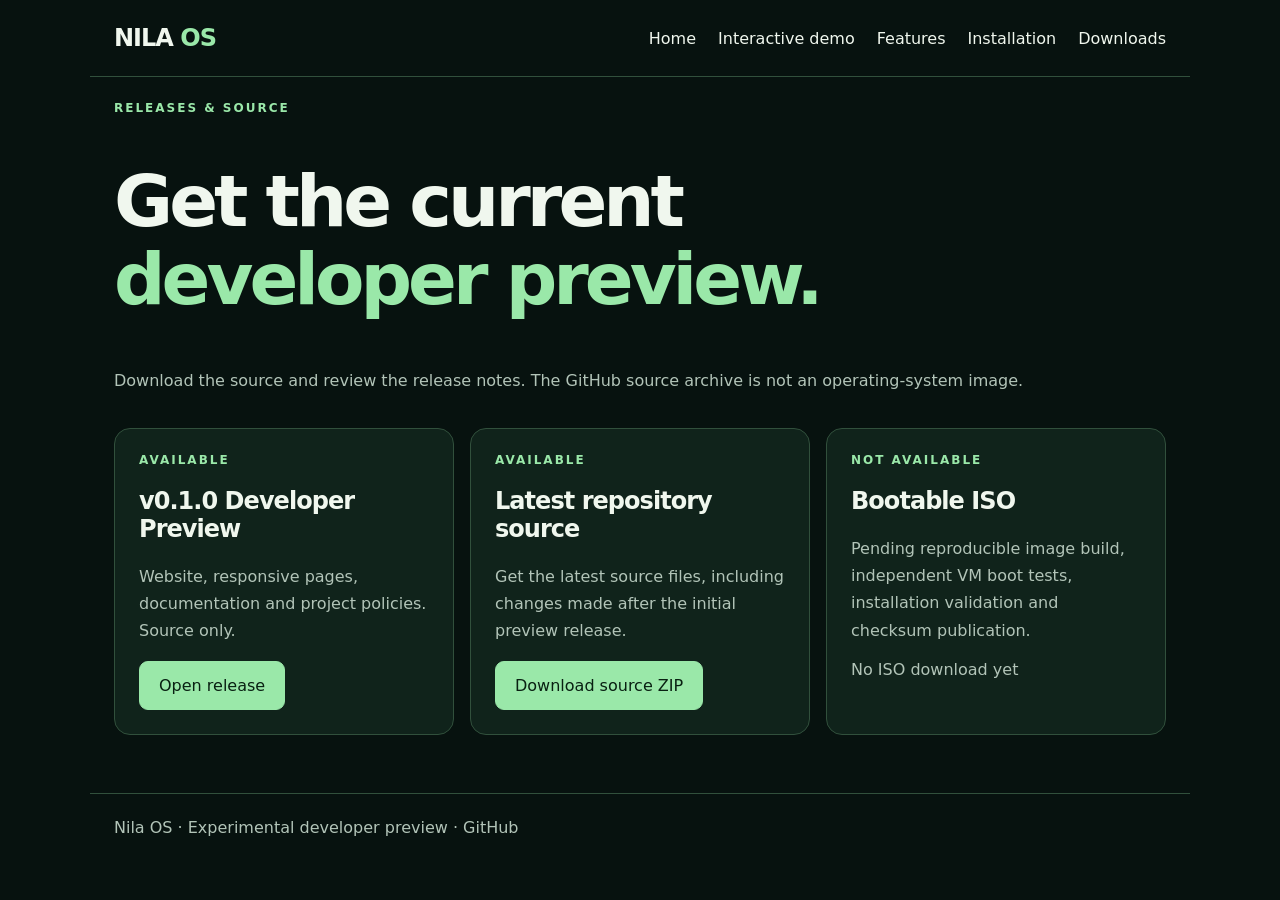
==== site/download.html @ f7cd9e28 "Add Nila OS multi-page website and interactive concept preview" ====
<!doctype html><html lang="en"><head><meta charset="utf-8"><meta name="viewport" content="width=device-width,initial-scale=1"><meta name="theme-color" content="#07120f"><meta name="description" content="Nila OS Downloads"><title>Downloads — Nila OS</title><style>
:root{color-scheme:dark;--bg:#07120f;--card:#10231b;--line:#31503c;--accent:#9ae8a9;--muted:#b2c4b8}*{box-sizing:border-box}body{margin:0;background:var(--bg);color:#f0f7ee;font-family:Inter,system-ui,sans-serif}a{color:inherit;text-decoration:none}a:hover{color:var(--accent)}header,main,footer{max-width:1100px;margin:auto;padding:24px}header{display:flex;align-items:center;justify-content:space-between;gap:20px;border-bottom:1px solid var(--line)}.brand{font-weight:850;letter-spacing:-1px;font-size:24px}.brand b{color:var(--accent)}nav{display:flex;gap:22px;flex-wrap:wrap}main{min-height:75vh}h1{font-size:clamp(38px,7vw,72px);letter-spacing:-.055em;line-height:1.08}h2{letter-spacing:-.04em}p{line-height:1.7;color:var(--muted)}.tag{font-size:12px;color:var(--accent);letter-spacing:2px;font-weight:750}.grid{display:grid;grid-template-columns:repeat(auto-fit,minmax(min(100%,280px),1fr));gap:16px;margin:34px 0}.panel{border:1px solid var(--line);border-radius:16px;background:var(--card);padding:24px;transition:transform .3s,border-color .3s}.panel:hover{transform:translateY(-4px);border-color:var(--accent)}.button,button{display:inline-flex;align-items:center;justify-content:center;gap:10px;border:1px solid var(--accent);background:var(--accent);color:#092012;padding:14px 19px;border-radius:9px;font:700 14px inherit;cursor:pointer}.button:hover,button:hover{background:#c4ffd0;color:#092012}.ghost{background:transparent;color:var(--accent)}.muted{color:var(--muted)}.notice{border-left:3px solid #d6b76d;background:#2a291d;padding:14px 20px;margin:25px 0}footer{border-top:1px solid var(--line);color:var(--muted)}code,pre{font-family:ui-monospace,monospace}pre{overflow:auto;background:#06100c;border:1px solid var(--line);padding:18px;border-radius:12px}input{padding:13px;background:#06140f;border:1px solid #58755d;border-radius:8px;color:white;width:100%;font:inherit}.mobile-button{display:none;background:transparent;border-color:var(--line);color:var(--accent);min-width:44px;min-height:44px}@media(max-width:720px){header{position:relative}.mobile-button{display:inline-flex}nav{display:none;position:absolute;top:100%;left:12px;right:12px;z-index:5;background:#10231b;border:1px solid var(--line);padding:18px;flex-direction:column;border-radius:12px;box-shadow:0 20px 40px #0009}nav.open{display:flex}h1{font-size:clamp(38px,10vw,58px)}}@media(prefers-reduced-motion:reduce){*,*:before,*:after{animation:none!important;transition:none!important}}
</style></head><body><header><a class="brand" href="index.html">NILA <b>OS</b></a><button class="mobile-button" id="menu" aria-expanded="false" aria-controls="nav" aria-label="Open navigation"><svg width="22" height="22" viewBox="0 0 24 24" fill="none" stroke="currentColor" stroke-width="2"><path d="M3 6h18M3 12h18M3 18h18"/></svg></button><nav id="nav"><a href="index.html">Home</a><a href="demo.html">Interactive demo</a><a href="features.html">Features</a><a href="install.html">Installation</a><a href="download.html">Downloads</a></nav></header><main><div class="tag">RELEASES & SOURCE</div><h1>Get the current<br><span style="color:var(--accent)">developer preview.</span></h1><p>Download the source and review the release notes. The GitHub source archive is not an operating-system image.</p><div class="grid"><div class="panel"><div class="tag">AVAILABLE</div><h2>v0.1.0 Developer Preview</h2><p>Website, responsive pages, documentation and project policies. Source only.</p><a class="button" href="https://github.com/nadeemmhdm/nila-os/releases/tag/v0.1.0-preview">Open release</a></div><div class="panel"><div class="tag">AVAILABLE</div><h2>Latest repository source</h2><p>Get the latest source files, including changes made after the initial preview release.</p><a class="button" href="https://github.com/nadeemmhdm/nila-os/archive/refs/heads/main.zip">Download source ZIP</a></div><div class="panel"><div class="tag">NOT AVAILABLE</div><h2>Bootable ISO</h2><p>Pending reproducible image build, independent VM boot tests, installation validation and checksum publication.</p><span class="muted">No ISO download yet</span></div></div></main><footer>Nila OS · Experimental developer preview · <a href="https://github.com/nadeemmhdm/nila-os">GitHub</a></footer><script>const b=document.getElementById('menu'),n=document.getElementById('nav');b.addEventListener('click',()=>{let v=b.getAttribute('aria-expanded')!=='true';b.setAttribute('aria-expanded',v);n.classList.toggle('open',v)});n.querySelectorAll('a').forEach(a=>a.addEventListener('click',()=>{n.classList.remove('open');b.setAttribute('aria-expanded','false')}));document.addEventListener('keydown',e=>{if(e.key==='Escape'){n.classList.remove('open');b.setAttribute('aria-expanded','false')}});</script></body></html>
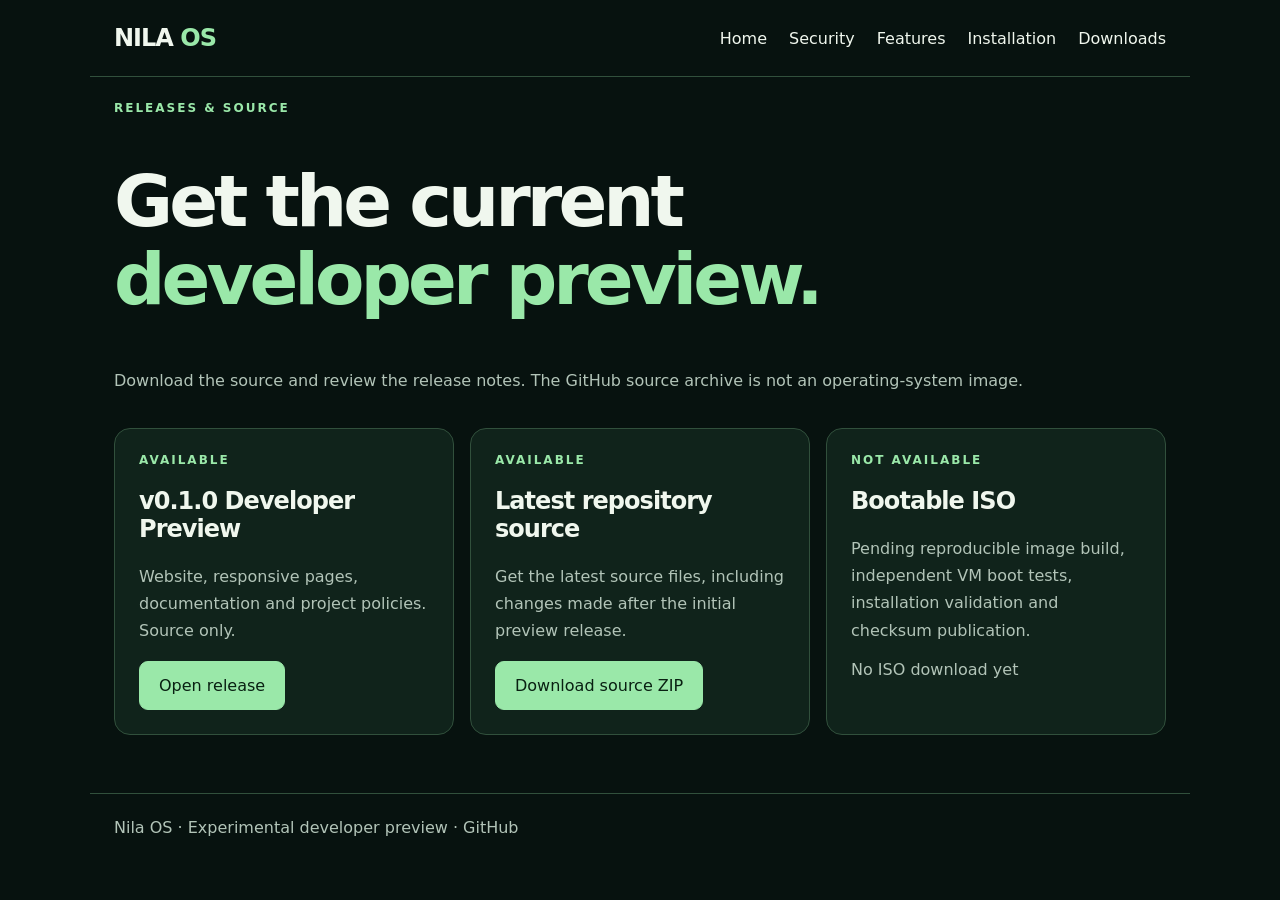
==== commit d2685473: "Remove demo navigation and expand feature and security discovery" ====
--- a/site/download.html
+++ b/site/download.html
@@ -1,3 +1,3 @@
 <!doctype html><html lang="en"><head><meta charset="utf-8"><meta name="viewport" content="width=device-width,initial-scale=1"><meta name="theme-color" content="#07120f"><meta name="description" content="Nila OS Downloads"><title>Downloads — Nila OS</title><style>
 :root{color-scheme:dark;--bg:#07120f;--card:#10231b;--line:#31503c;--accent:#9ae8a9;--muted:#b2c4b8}*{box-sizing:border-box}body{margin:0;background:var(--bg);color:#f0f7ee;font-family:Inter,system-ui,sans-serif}a{color:inherit;text-decoration:none}a:hover{color:var(--accent)}header,main,footer{max-width:1100px;margin:auto;padding:24px}header{display:flex;align-items:center;justify-content:space-between;gap:20px;border-bottom:1px solid var(--line)}.brand{font-weight:850;letter-spacing:-1px;font-size:24px}.brand b{color:var(--accent)}nav{display:flex;gap:22px;flex-wrap:wrap}main{min-height:75vh}h1{font-size:clamp(38px,7vw,72px);letter-spacing:-.055em;line-height:1.08}h2{letter-spacing:-.04em}p{line-height:1.7;color:var(--muted)}.tag{font-size:12px;color:var(--accent);letter-spacing:2px;font-weight:750}.grid{display:grid;grid-template-columns:repeat(auto-fit,minmax(min(100%,280px),1fr));gap:16px;margin:34px 0}.panel{border:1px solid var(--line);border-radius:16px;background:var(--card);padding:24px;transition:transform .3s,border-color .3s}.panel:hover{transform:translateY(-4px);border-color:var(--accent)}.button,button{display:inline-flex;align-items:center;justify-content:center;gap:10px;border:1px solid var(--accent);background:var(--accent);color:#092012;padding:14px 19px;border-radius:9px;font:700 14px inherit;cursor:pointer}.button:hover,button:hover{background:#c4ffd0;color:#092012}.ghost{background:transparent;color:var(--accent)}.muted{color:var(--muted)}.notice{border-left:3px solid #d6b76d;background:#2a291d;padding:14px 20px;margin:25px 0}footer{border-top:1px solid var(--line);color:var(--muted)}code,pre{font-family:ui-monospace,monospace}pre{overflow:auto;background:#06100c;border:1px solid var(--line);padding:18px;border-radius:12px}input{padding:13px;background:#06140f;border:1px solid #58755d;border-radius:8px;color:white;width:100%;font:inherit}.mobile-button{display:none;background:transparent;border-color:var(--line);color:var(--accent);min-width:44px;min-height:44px}@media(max-width:720px){header{position:relative}.mobile-button{display:inline-flex}nav{display:none;position:absolute;top:100%;left:12px;right:12px;z-index:5;background:#10231b;border:1px solid var(--line);padding:18px;flex-direction:column;border-radius:12px;box-shadow:0 20px 40px #0009}nav.open{display:flex}h1{font-size:clamp(38px,10vw,58px)}}@media(prefers-reduced-motion:reduce){*,*:before,*:after{animation:none!important;transition:none!important}}
-</style></head><body><header><a class="brand" href="index.html">NILA <b>OS</b></a><button class="mobile-button" id="menu" aria-expanded="false" aria-controls="nav" aria-label="Open navigation"><svg width="22" height="22" viewBox="0 0 24 24" fill="none" stroke="currentColor" stroke-width="2"><path d="M3 6h18M3 12h18M3 18h18"/></svg></button><nav id="nav"><a href="index.html">Home</a><a href="demo.html">Interactive demo</a><a href="features.html">Features</a><a href="install.html">Installation</a><a href="download.html">Downloads</a></nav></header><main><div class="tag">RELEASES & SOURCE</div><h1>Get the current<br><span style="color:var(--accent)">developer preview.</span></h1><p>Download the source and review the release notes. The GitHub source archive is not an operating-system image.</p><div class="grid"><div class="panel"><div class="tag">AVAILABLE</div><h2>v0.1.0 Developer Preview</h2><p>Website, responsive pages, documentation and project policies. Source only.</p><a class="button" href="https://github.com/nadeemmhdm/nila-os/releases/tag/v0.1.0-preview">Open release</a></div><div class="panel"><div class="tag">AVAILABLE</div><h2>Latest repository source</h2><p>Get the latest source files, including changes made after the initial preview release.</p><a class="button" href="https://github.com/nadeemmhdm/nila-os/archive/refs/heads/main.zip">Download source ZIP</a></div><div class="panel"><div class="tag">NOT AVAILABLE</div><h2>Bootable ISO</h2><p>Pending reproducible image build, independent VM boot tests, installation validation and checksum publication.</p><span class="muted">No ISO download yet</span></div></div></main><footer>Nila OS · Experimental developer preview · <a href="https://github.com/nadeemmhdm/nila-os">GitHub</a></footer><script>const b=document.getElementById('menu'),n=document.getElementById('nav');b.addEventListener('click',()=>{let v=b.getAttribute('aria-expanded')!=='true';b.setAttribute('aria-expanded',v);n.classList.toggle('open',v)});n.querySelectorAll('a').forEach(a=>a.addEventListener('click',()=>{n.classList.remove('open');b.setAttribute('aria-expanded','false')}));document.addEventListener('keydown',e=>{if(e.key==='Escape'){n.classList.remove('open');b.setAttribute('aria-expanded','false')}});</script></body></html>+</style></head><body><header><a class="brand" href="index.html">NILA <b>OS</b></a><button class="mobile-button" id="menu" aria-expanded="false" aria-controls="nav" aria-label="Open navigation"><svg width="22" height="22" viewBox="0 0 24 24" fill="none" stroke="currentColor" stroke-width="2"><path d="M3 6h18M3 12h18M3 18h18"/></svg></button><nav id="nav"><a href="index.html">Home</a><a href="security.html">Security</a><a href="features.html">Features</a><a href="install.html">Installation</a><a href="download.html">Downloads</a></nav></header><main><div class="tag">RELEASES & SOURCE</div><h1>Get the current<br><span style="color:var(--accent)">developer preview.</span></h1><p>Download the source and review the release notes. The GitHub source archive is not an operating-system image.</p><div class="grid"><div class="panel"><div class="tag">AVAILABLE</div><h2>v0.1.0 Developer Preview</h2><p>Website, responsive pages, documentation and project policies. Source only.</p><a class="button" href="https://github.com/nadeemmhdm/nila-os/releases/tag/v0.1.0-preview">Open release</a></div><div class="panel"><div class="tag">AVAILABLE</div><h2>Latest repository source</h2><p>Get the latest source files, including changes made after the initial preview release.</p><a class="button" href="https://github.com/nadeemmhdm/nila-os/archive/refs/heads/main.zip">Download source ZIP</a></div><div class="panel"><div class="tag">NOT AVAILABLE</div><h2>Bootable ISO</h2><p>Pending reproducible image build, independent VM boot tests, installation validation and checksum publication.</p><span class="muted">No ISO download yet</span></div></div></main><footer>Nila OS · Experimental developer preview · <a href="https://github.com/nadeemmhdm/nila-os">GitHub</a></footer><script>const b=document.getElementById('menu'),n=document.getElementById('nav');b.addEventListener('click',()=>{let v=b.getAttribute('aria-expanded')!=='true';b.setAttribute('aria-expanded',v);n.classList.toggle('open',v)});n.querySelectorAll('a').forEach(a=>a.addEventListener('click',()=>{n.classList.remove('open');b.setAttribute('aria-expanded','false')}));document.addEventListener('keydown',e=>{if(e.key==='Escape'){n.classList.remove('open');b.setAttribute('aria-expanded','false')}});</script></body></html>
